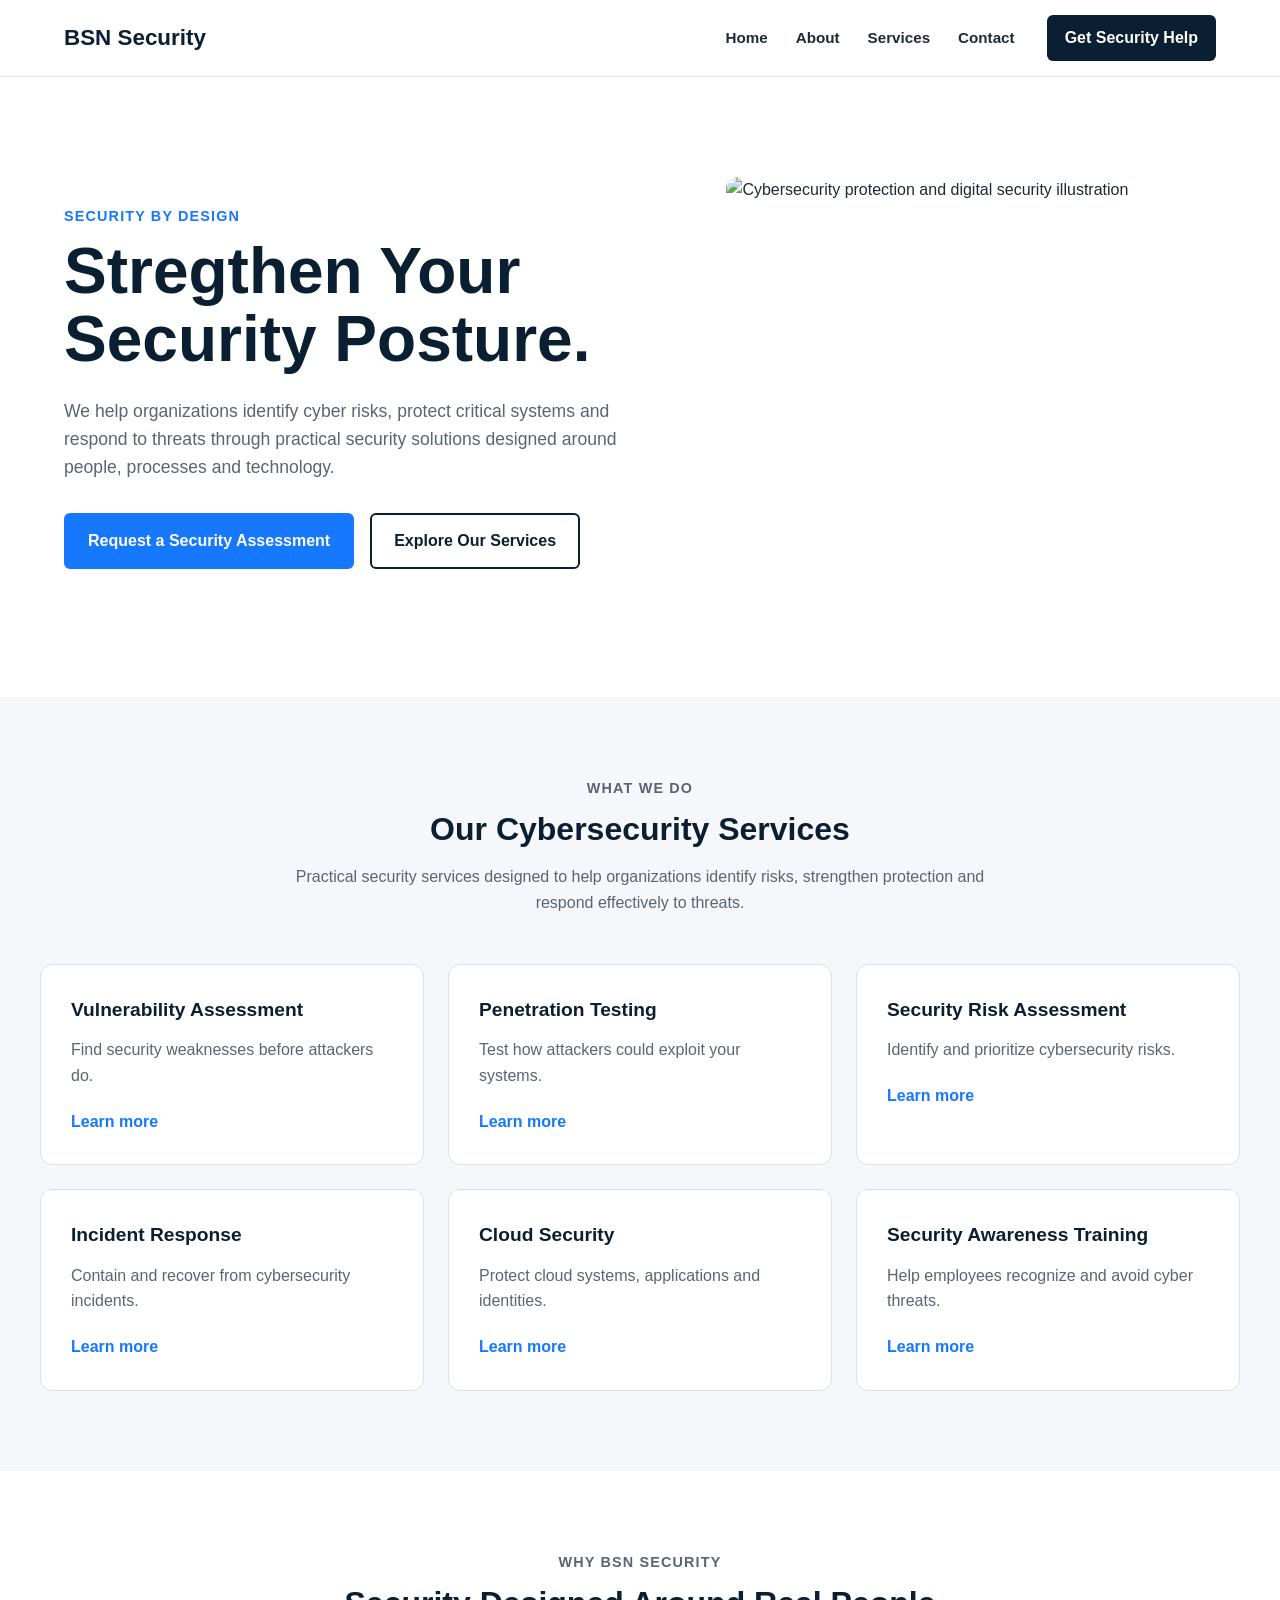
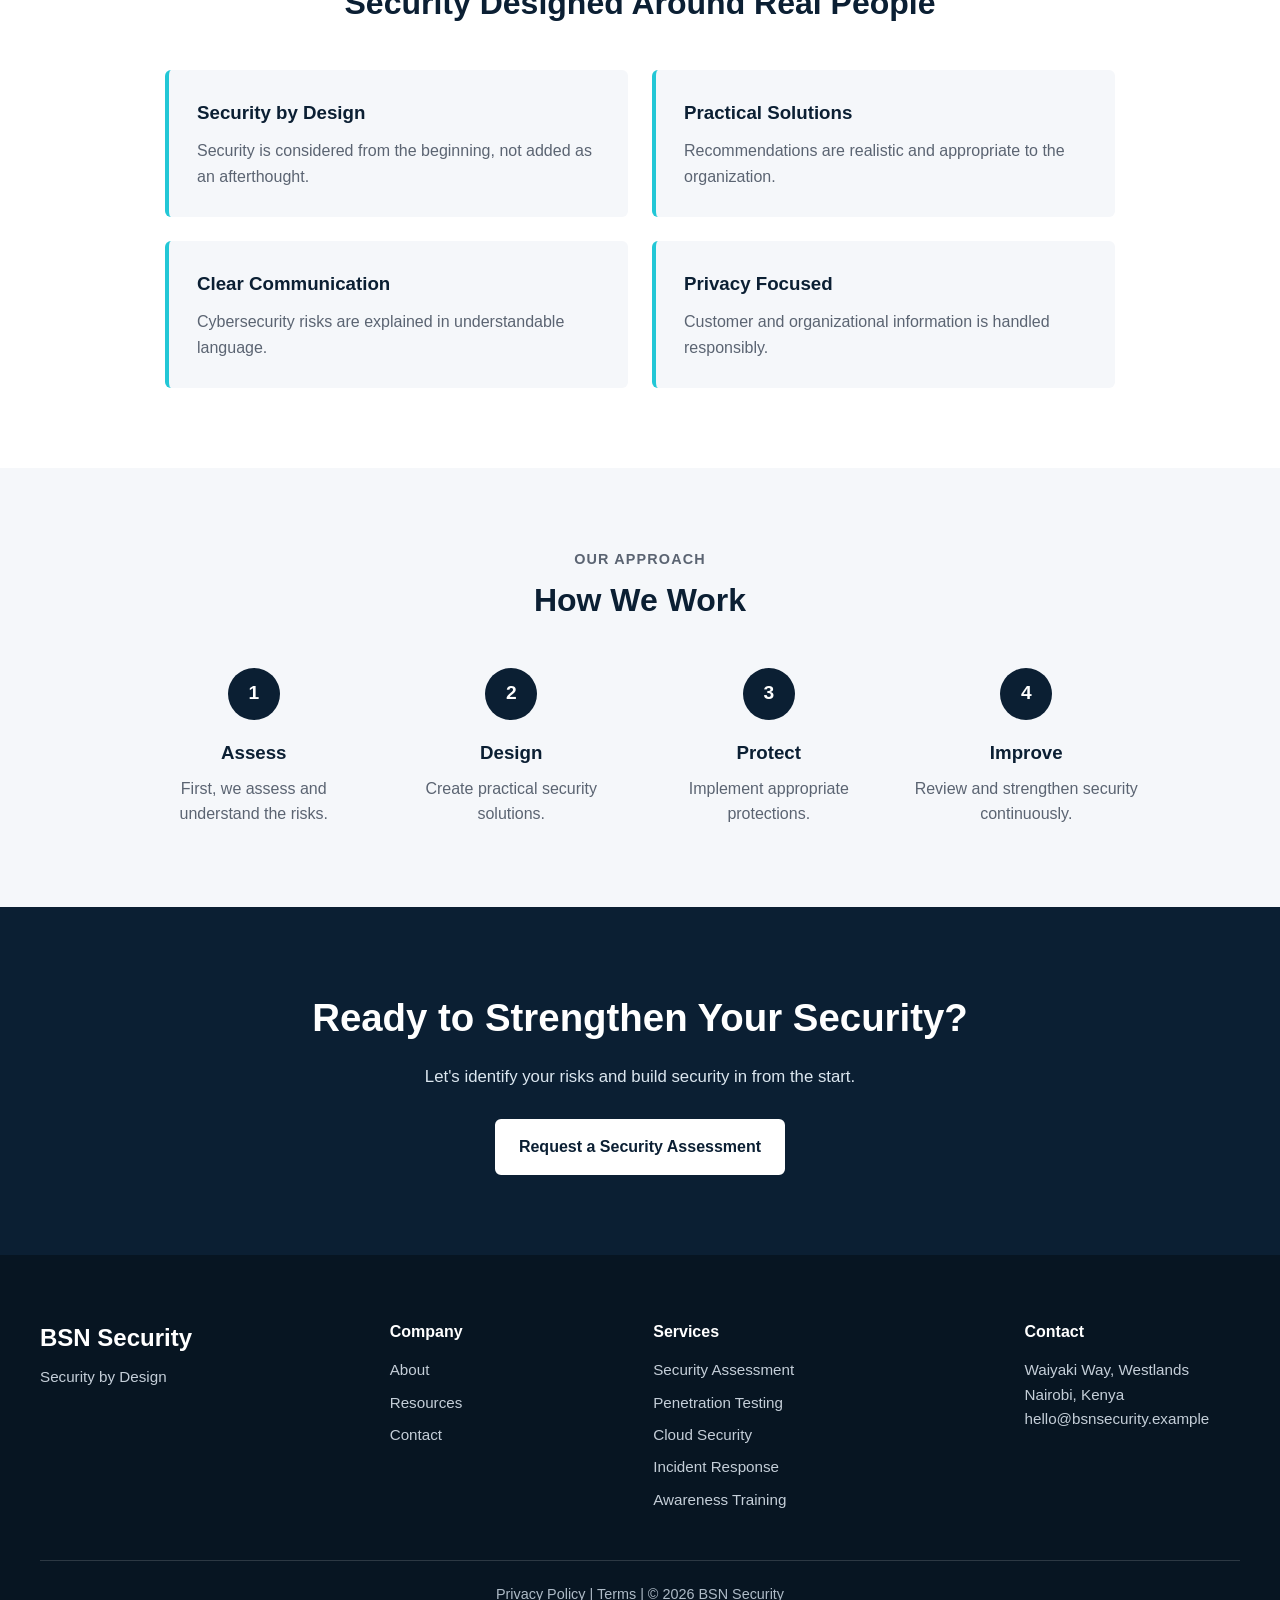
==== index.html @ 9e966ece "Update stylesheet link in index.html" ====
<!DOCTYPE html>
<html lang="en">
<head>
    <meta charset="UTF-8">
    <meta name="viewport" content="width=device-width, initial-scale=1.0">
    <title>BSN Security | Security by Design</title>
    <link rel="stylesheet" href="style.css">

</head>
<body>

    <header class="site-header">

        <nav class="navbar">

            <a href="index.html" class="logo">
                BSN Security
            </a>

            <button class="menu-toggle" type="button">
                ☰
            </button>

            <ul class="nav-links">
                <li><a href="index.html">Home</a></li>
                <li><a href="about.html">About</a></li>
                <li><a href="services.html">Services</a></li>
                <li><a href="contact.html">Contact</a></li>
            </ul>

            <a href="contact.html" class="nav-cta">
                Get Security Help
            </a>

        </nav>

    </header>

    <main>

    <section class="hero">

        <div class="hero-content">

            <p class="eyebrow">
                Security by Design
            </p>

            <h1>
                Stregthen Your Security Posture.
            </h1>

            <p class="hero-text">
                We help organizations identify cyber risks,
                protect critical systems and respond to threats
                through practical security solutions designed
                around people, processes and technology.
            </p>

            <div class="hero-actions">

                <a href="contact.html"
                   class="btn btn-primary">
                    Request a Security Assessment
                </a>

                <a href="services.html"
                   class="btn btn-secondary">
                    Explore Our Services
                </a>

            </div>

        </div>

        <div class="hero-visual">
                <img src="images/sbm-security.jpg" alt="Cybersecurity protection and digital 
                security illustration" class="hero-image">

        </div>

    </section>

    <section class="services-section">
    
        <div class="section-heading">
    
            <p class="eyebrow">
                What We Do
            </p>
    
            <h2>
                Our Cybersecurity Services
            </h2>
    
            <p>
                Practical security services designed to help
                organizations identify risks, strengthen protection
                and respond effectively to threats.
            </p>
    
        </div>
    
        <div class="service-grid">
    
            <article class="service-card">
    
                <h3>Vulnerability Assessment</h3>
    
                <p>
                    Find security weaknesses before attackers do.
                </p>
    
                <a href="services.html">
                    Learn more
                </a>
    
            </article>
    
            <article class="service-card">
    
                <h3>Penetration Testing</h3>
    
                <p>
                    Test how attackers could exploit your systems.
                </p>
    
                <a href="services.html">
                    Learn more
                </a>
    
            </article>
    
            <article class="service-card">
    
                <h3>Security Risk Assessment</h3>
    
                <p>
                    Identify and prioritize cybersecurity risks.
                </p>
    
                <a href="services.html">
                    Learn more
                </a>
    
            </article>
    
            <article class="service-card">
    
                <h3>Incident Response</h3>
    
                <p>
                    Contain and recover from cybersecurity incidents.
                </p>
    
                <a href="services.html">
                    Learn more
                </a>
    
            </article>
    
            <article class="service-card">
    
                <h3>Cloud Security</h3>
    
                <p>
                    Protect cloud systems, applications and identities.
                </p>
    
                <a href="services.html">
                    Learn more
                </a>
    
            </article>
    
            <article class="service-card">
    
                <h3>Security Awareness Training</h3>
    
                <p>
                    Help employees recognize and avoid cyber threats.
                </p>
    
                <a href="services.html">
                    Learn more
                </a>
    
            </article>
    
        </div>
    
    </section>

    <section class="why-section">
    
        <div class="section-heading">
    
            <p class="eyebrow">
                Why BSN Security
            </p>
    
            <h2>
                Security Designed Around Real People
            </h2>
    
        </div>
    
        <div class="why-grid">
    
            <article class="why-card">
    
                <h3>Security by Design</h3>
    
                <p>
                    Security is considered from the beginning,
                    not added as an afterthought.
                </p>
    
            </article>
    
            <article class="why-card">
    
                <h3>Practical Solutions</h3>
    
                <p>
                    Recommendations are realistic and appropriate
                    to the organization.
                </p>
    
            </article>
    
            <article class="why-card">
    
                <h3>Clear Communication</h3>
    
                <p>
                    Cybersecurity risks are explained in
                    understandable language.
                </p>
    
            </article>
    
            <article class="why-card">
    
                <h3>Privacy Focused</h3>
    
                <p>
                    Customer and organizational information
                    is handled responsibly.
                </p>
    
            </article>
    
        </div>
    
    </section>

    <section class="process-section">
    
        <div class="section-heading">
    
            <p class="eyebrow">
                Our Approach
            </p>
    
            <h2>
                How We Work
            </h2>
    
        </div>
    
        <div class="process-grid">
    
            <article class="process-step">
    
                <span class="step-number">1</span>
    
                <h3>Assess</h3>
    
                <p>
                    First, we assess and understand the risks.
                </p>
    
            </article>
    
            <article class="process-step">
    
                <span class="step-number">2</span>
    
                <h3>Design</h3>
    
                <p>
                    Create practical security solutions.
                </p>
    
            </article>
    
            <article class="process-step">
    
                <span class="step-number">3</span>
    
                <h3>Protect</h3>
    
                <p>
                    Implement appropriate protections.
                </p>
    
            </article>
    
            <article class="process-step">
    
                <span class="step-number">4</span>
    
                <h3>Improve</h3>
    
                <p>
                    Review and strengthen security continuously.
                </p>
    
            </article>
    
        </div>
    
    </section>

    <section class="cta-section">
    
        <div class="cta-content">
    
            <h2>
                Ready to Strengthen Your Security?
            </h2>
    
            <p>
                Let's identify your risks and build security
                in from the start.
            </p>
    
            <a href="contact.html" class="btn btn-light">
                Request a Security Assessment
            </a>
    
        </div>
    
    </section>

    </main>

    <footer class="site-footer">
    
        <div class="footer-grid">
    
            <div>
    
                <h2 class="footer-logo">
                    BSN Security
                </h2>
    
                <p>
                    Security by Design
                </p>
    
            </div>
    
            <div>
    
                <h3>Company</h3>
    
                <ul>
                    <li><a href="about.html">About</a></li>
                    <li><a href="services.html">Resources</a></li>
                    <li><a href="contact.html">Contact</a></li>
                </ul>
    
            </div>
    
            <div>
    
                <h3>Services</h3>
    
                <ul>
                    <li>Security Assessment</li>
                    <li>Penetration Testing</li>
                    <li>Cloud Security</li>
                    <li>Incident Response</li>
                    <li>Awareness Training</li>
                </ul>
    
            </div>
    
            <div>
    
                <h3>Contact</h3>
    
                <p>Waiyaki Way, Westlands</p>
                <p>Nairobi, Kenya</p>
    
                <p>
                    hello@bsnsecurity.example
                </p>
    
            </div>
    
        </div>
    
        <div class="footer-bottom">
    
            <p>
                Privacy Policy | Terms |
                &copy; 2026 BSN Security
            </p>
    
        </div>
    
    </footer>


</body>
</html>
---- style.css ----
/*reusable design variables*/
:root {
    --color-primary: #0b1f33;
    --color-brand: #1677ff;
    --color-accent: #22c7d6;

    --color-text: #1f2937;
    --color-muted: #5b6472;

    --color-light: #f5f7fa;
    --color-white: #ffffff;
    --color-border: #d9e0e7;

    --max-width: 1200px;

    --radius-small: 6px;
    --radius-medium: 12px;

    --shadow-soft: 0 8px 24px rgba(0, 0, 0, 0.08);
}

/*reset default settings*/
* {
    margin: 0;
    padding: 0;
    box-sizing: border-box;
}

html {
    scroll-behavior: smooth;
}

body {
    font-family: Arial, sans-serif;
    line-height: 1.6;
    color: #1f2937;
    background-color: #ffffff;
}

img {
    max-width: 100%;
    display: block;
}

a {
    text-decoration: none;
    color: inherit;
}

ul {
    list-style: none;
}

/*sections width and spacing*/
section {
    padding: 80px 24px;
}

.section-heading {
    max-width: 700px;
    margin: 0 auto 48px;
    text-align: center;
}

.section-heading h2 {
    font-size: 2rem;
    line-height: 1.2;
    margin-bottom: 16px;
    color: var(--color-primary);
}

.section-heading p {
    color: var(--color-muted);
}

.eyebrow {
    margin-bottom: 10px;
    color: var(--color-brand);
    font-size: 0.9rem;
    font-weight: 700;
    letter-spacing: 0.08em;
    text-transform: uppercase;
}

/*style the header*/
.site-header {
    background-color: var(--color-white);
    border-bottom: 1px solid var(--color-border);
    position: sticky;
    top: 0;
    z-index: 1000;
}

.navbar {
    max-width: var(--max-width);
    margin: 0 auto;
    min-height: 76px;
    padding: 0 24px;

    display: flex;
    align-items: center;
    justify-content: space-between;
    gap: 32px;
}

.logo {
    color: var(--color-primary);
    font-size: 1.4rem;
    font-weight: 800;
}

.nav-links {
    display: flex;
    align-items: center;
    gap: 28px;
    margin-left: auto;
}

.nav-links a {
    font-size: 0.95rem;
    font-weight: 600;
    color: var(--color-text);
    transition: color 0.2s ease;
}

.nav-links a:hover,
.nav-links a:focus {
    color: var(--color-brand);
}

.nav-cta {
    padding: 10px 18px;
    border-radius: var(--radius-small);
    background-color: var(--color-primary);
    color: var(--color-white);
    font-weight: 700;
    transition: background-color 0.2s ease,
                transform 0.2s ease;
}

.nav-cta:hover,
.nav-cta:focus {
    background-color: var(--color-brand);
    transform: translateY(-1px);
}

/*style buttons*/
.btn {
    display: inline-block;
    padding: 13px 22px;
    border-radius: var(--radius-small);
    font-weight: 700;
    transition: background-color 0.2s ease,
                color 0.2s ease,
                border-color 0.2s ease,
                transform 0.2s ease;
}

.btn:hover,
.btn:focus {
    transform: translateY(-2px);
}

.btn-primary {
    background-color: var(--color-brand);
    color: var(--color-white);
    border: 2px solid var(--color-brand);
}

.btn-primary:hover,
.btn-primary:focus {
    background-color: #0d63dc;
    border-color: #0d63dc;
}

.btn-secondary {
    background-color: transparent;
    color: var(--color-primary);
    border: 2px solid var(--color-primary);
}

.btn-secondary:hover,
.btn-secondary:focus {
    background-color: var(--color-primary);
    color: var(--color-white);
}

.btn-light {
    background-color: var(--color-white);
    color: var(--color-primary);
    border: 2px solid var(--color-white);
}

.btn-light:hover,
.btn-light:focus {
    background-color: transparent;
    color: var(--color-white);
}

/*stype hero section*/
.hero {
    max-width: var(--max-width);
    margin: 0 auto;
    min-height: 620px;

    display: grid;
    grid-template-columns: 1.1fr 0.9fr;
    align-items: center;
    gap: 64px;
}

.hero-content h1 {
    max-width: 700px;
    margin-bottom: 24px;

    color: var(--color-primary);
    font-size: clamp(2.8rem, 5vw, 4.5rem);
    line-height: 1.05;
}

.hero-text {
    max-width: 620px;
    margin-bottom: 32px;

    color: var(--color-muted);
    font-size: 1.1rem;
}

.hero-actions {
    display: flex;
    flex-wrap: wrap;
    gap: 16px;
}

/*style image placeholder*/
.hero-visual {
    display: flex;
    justify-content: center;
    align-items: center;
}

.image-placeholder {
    width: 100%;
    min-height: 380px;

    display: flex;
    align-items: center;
    justify-content: center;

    border-radius: var(--radius-medium);
    background-color: var(--color-light);
    border: 1px solid var(--color-border);

    color: var(--color-muted);
    font-weight: 600;
}

/*style services section*/
.services-section {
    background-color: var(--color-light);
}

.service-grid {
    max-width: var(--max-width);
    margin: 0 auto;

    display: grid;
    grid-template-columns: repeat(3, 1fr);
    gap: 24px;
}

.service-card {
    padding: 30px;
    border-radius: var(--radius-medium);
    border: 1px solid var(--color-border);
    background-color: var(--color-white);

    transition: transform 0.2s ease,
                box-shadow 0.2s ease,
                border-color 0.2s ease;
}

.service-card:hover {
    transform: translateY(-4px);
    box-shadow: var(--shadow-soft);
    border-color: var(--color-brand);
}

.service-card h3 {
    margin-bottom: 12px;
    color: var(--color-primary);
    font-size: 1.2rem;
}

.service-card p {
    margin-bottom: 20px;
    color: var(--color-muted);
}

.service-card a {
    color: var(--color-brand);
    font-weight: 700;
}

/*style the why section*/
.why-grid {
    max-width: 950px;
    margin: 0 auto;

    display: grid;
    grid-template-columns: repeat(2, 1fr);
    gap: 24px;
}

.why-card {
    padding: 28px;
    border-left: 4px solid var(--color-accent);
    border-radius: var(--radius-small);
    background-color: var(--color-light);
}

.why-card h3 {
    margin-bottom: 10px;
    color: var(--color-primary);
}

.why-card p {
    color: var(--color-muted);
}

/*style process section*/
.process-section {
    background-color: var(--color-light);
}

.process-grid {
    max-width: 1000px;
    margin: 0 auto;

    display: grid;
    grid-template-columns: repeat(4, 1fr);
    gap: 30px;
}

.process-step {
    text-align: center;
}

.step-number {
    width: 52px;
    height: 52px;
    margin: 0 auto 18px;

    display: flex;
    align-items: center;
    justify-content: center;

    border-radius: 50%;
    background-color: var(--color-primary);
    color: var(--color-white);

    font-size: 1.2rem;
    font-weight: 800;
}

.process-step h3 {
    margin-bottom: 8px;
    color: var(--color-primary);
}

.process-step p {
    color: var(--color-muted);
}

/*style the cta secion*/
.cta-section {
    background-color: var(--color-primary);
    color: var(--color-white);
    text-align: center;
}

.cta-content {
    max-width: 750px;
    margin: 0 auto;
}

.cta-content h2 {
    margin-bottom: 16px;
    font-size: 2.4rem;
}

.cta-content p {
    margin-bottom: 28px;
    color: #dbe6ef;
    font-size: 1.05rem;
}

/*style the footer section*/
.site-footer {
    padding: 64px 24px 24px;
    background-color: #071522;
    color: var(--color-white);
}

.footer-grid {
    max-width: var(--max-width);
    margin: 0 auto;

    display: grid;
    grid-template-columns: 1.4fr 1fr 1.5fr 1fr;
    gap: 48px;
}

.footer-logo {
    margin-bottom: 8px;
    font-size: 1.5rem;
}

.footer-grid h3 {
    margin-bottom: 14px;
    font-size: 1rem;
}

.footer-grid p,
.footer-grid li,
.footer-grid a {
    color: #c4ced8;
    font-size: 0.95rem;
}

.footer-grid li {
    margin-bottom: 8px;
}

.footer-grid a:hover,
.footer-grid a:focus {
    color: var(--color-accent);
}

.footer-bottom {
    max-width: var(--max-width);
    margin: 40px auto 0;
    padding-top: 22px;

    border-top: 1px solid rgba(255, 255, 255, 0.15);
    text-align: center;
}

.footer-bottom p {
    color: #aebbc7;
    font-size: 0.9rem;
}

/*visible keyboard focus*/
a:focus-visible,
button:focus-visible,
input:focus-visible,
select:focus-visible,
textarea:focus-visible {
    outline: 3px solid var(--color-accent);
    outline-offset: 3px;
}

/*mobile menu toggle*/

.menu-toggle {
    display: none;

    border: 0;
    background: transparent;

    color: var(--color-primary);
    font-size: 1.6rem;
    cursor: pointer;
}

/*responsive design - tablet*/
@media (max-width: 1024px) {

    section {
        padding: 64px 24px;
    }

    .navbar {
        gap: 20px;
    }

    .nav-links {
        gap: 18px;
    }

    .hero {
        grid-template-columns: 1fr 1fr;
        gap: 40px;
        min-height: auto;
    }

    .hero-content h1 {
        font-size: 3.2rem;
    }

    .service-grid {
        grid-template-columns: repeat(2, 1fr);
    }

    .footer-grid {
        grid-template-columns: repeat(2, 1fr);
    }

}

/*responsive design - mobile*/
@media (max-width: 768px) {

    section {
        padding: 56px 20px;
    }

    /* Navigation */

    .navbar {
        min-height: 68px;
        padding: 0 20px;
    }

    .nav-links {
        display: none;
    }

    .nav-cta {
        display: none;
    }

    /* Hero */

    .hero {
        grid-template-columns: 1fr;
        gap: 36px;
        min-height: auto;
        text-align: center;
    }

    .hero-content {
        max-width: 650px;
        margin: 0 auto;
    }

    .hero-content h1 {
        font-size: 2.4rem;
    }

    .hero-text {
        margin-left: auto;
        margin-right: auto;
    }

    .hero-actions {
        justify-content: center;
        flex-direction: column;
    }

    .hero-actions .btn {
        width: 100%;
        max-width: 320px;
        margin: 0 auto;
        text-align: center;
    }

    .hero-visual {
        order: 2;
    }

    .image-placeholder {
        min-height: 260px;
    }

    /* Services */

    .service-grid {
        grid-template-columns: 1fr;
    }

    /* Why Sbm*/

    .why-grid {
        grid-template-columns: 1fr;
    }

    /* Process */

    .process-grid {
        grid-template-columns: 1fr;
        gap: 40px;
        max-width: 420px;
    }

    /* CTA */

    .cta-content h2 {
        font-size: 2rem;
    }

    /* Footer */

    .footer-grid {
        grid-template-columns: 1fr;
        gap: 32px;
        text-align: center;
    }

    .menu-toggle {
        display: block;
        margin-left: auto;
    }

}


/*process section - mobile */
@media (max-width: 768px) {

    .process-step {
        position: relative;
        padding-bottom: 20px;
    }

    .process-step:not(:last-child)::after {
        content: "↓";
        position: absolute;
        left: 50%;
        bottom: -20px;
        transform: translateX(-50%);
        color: var(--color-brand);
        font-size: 1.8rem;
        font-weight: 700;
    }

}

/*responsive headings*/
@media (max-width: 768px) {

    .section-heading h2 {
        font-size: 1.75rem;
    }

    .eyebrow {
        font-size: 0.8rem;
    }

}

/*responsive - small phones*/
@media (max-width: 480px) {

    section {
        padding: 48px 16px;
    }

    .navbar {
        padding: 0 16px;
    }

    .hero-content h1 {
        font-size: 2rem;
    }

    .hero-text {
        font-size: 1rem;
    }

    .service-card,
    .why-card {
        padding: 22px;
    }

    .cta-content h2 {
        font-size: 1.7rem;
    }

}

/*style contact page*/

.page-hero {
    padding: 96px 24px 72px;
    background-color: var(--color-light);
    text-align: center;
}

.page-hero-content {
    max-width: 800px;
    margin: 0 auto;
}

.page-hero h1 {
    margin-bottom: 20px;
    color: var(--color-primary);
    font-size: clamp(2.4rem, 5vw, 4rem);
    line-height: 1.1;
}

.page-hero p:last-child {
    max-width: 700px;
    margin: 0 auto;
    color: var(--color-muted);
    font-size: 1.05rem;
}


.contact-section {
    background-color: var(--color-white);
}

.contact-layout {
    max-width: var(--max-width);
    margin: 0 auto;

    display: grid;
    grid-template-columns: 0.85fr 1.15fr;
    gap: 72px;
    align-items: start;
}

.contact-info h2 {
    margin-bottom: 18px;
    color: var(--color-primary);
    font-size: 2rem;
}

.contact-info > p {
    margin-bottom: 32px;
    color: var(--color-muted);
}

.contact-detail {
    margin-bottom: 28px;
}

.contact-detail h3 {
    margin-bottom: 5px;
    color: var(--color-primary);
    font-size: 1rem;
}

.contact-detail p {
    color: var(--color-muted);
}

/*urgent panel*/
.incident-box {
    margin-top: 40px;
    padding: 28px;

    border-left: 4px solid var(--color-brand);
    border-radius: var(--radius-medium);
    background-color: var(--color-light);
}

.incident-box h3 {
    margin-bottom: 10px;
    color: var(--color-primary);
}

.incident-box p {
    margin-bottom: 20px;
    color: var(--color-muted);
}

/*contact form*/
.contact-form-wrapper {
    padding: 36px;

    border: 1px solid var(--color-border);
    border-radius: var(--radius-medium);
    background-color: var(--color-light);
}

.contact-form-wrapper h2 {
    margin-bottom: 8px;
    color: var(--color-primary);
}

.form-intro {
    margin-bottom: 28px;
    color: var(--color-muted);
}

.form-group {
    margin-bottom: 22px;
}

.form-group label {
    display: block;
    margin-bottom: 8px;

    color: var(--color-primary);
    font-weight: 700;
}

.form-group input,
.form-group select,
.form-group textarea {
    width: 100%;
    padding: 13px 14px;

    border: 1px solid var(--color-border);
    border-radius: var(--radius-small);
    background-color: var(--color-white);

    color: var(--color-text);
    font: inherit;
}

.form-group textarea {
    resize: vertical;
    min-height: 150px;
}

.form-group input:focus,
.form-group select:focus,
.form-group textarea:focus {
    border-color: var(--color-brand);
}

/*privacy warning*/
.privacy-notice {
    margin-bottom: 24px;
    padding: 16px;

    border-radius: var(--radius-small);
    background-color: #eef7ff;
    border: 1px solid #c9e2ff;
}

.privacy-notice strong {
    display: block;
    margin-bottom: 4px;
    color: var(--color-primary);
}

.privacy-notice p {
    color: var(--color-muted);
    font-size: 0.92rem;
}

/*responsive contact page*/
@media (max-width: 768px) {
    .contact-layout {
    grid-template-columns: 1fr;
    gap: 40px;
}

.contact-form-wrapper {
    padding: 24px;
}

.contact-info {
    text-align: left;
}

.incident-box {
    margin-top: 28px;
}
}

/*format about page*/
.page-hero {
    padding: 96px 24px 72px;
    background-color: var(--color-light);
    text-align: center;
}

.page-hero-content {
    max-width: 800px;
    margin: 0 auto;
}

.page-hero h1 {
    margin-bottom: 20px;
    color: var(--color-primary);
    font-size: clamp(2.4rem, 5vw, 4rem);
    line-height: 1.1;
}

.page-hero p:last-child {
    max-width: 700px;
    margin: 0 auto;
    color: var(--color-muted);
    font-size: 1.05rem;
}


/*css improvement show current page*/
.nav-links a.active {
    color: var(--color-brand);
}

.nav-links a.active::after {
    content: "";
    display: block;

    width: 100%;
    height: 2px;
    margin-top: 4px;

    background-color: var(--color-brand);
}

/*hero image*/
.hero-image {
    width: 100%;
    height: auto;
    display: block;

    border-radius: var(--radius-medium);
    object-fit: cover;
}

.hero-visual {
    display: flex;
    justify-content: center;
    align-items: center;

    width: 100%;
}

.hero-image {
    width: 100%;
    height: 420px;

    display: block;
    object-fit: cover;

    border-radius: var(--radius-medium);
}

@media (max-width: 768px) {

    .hero-image {
        height: 280px;
    }

}
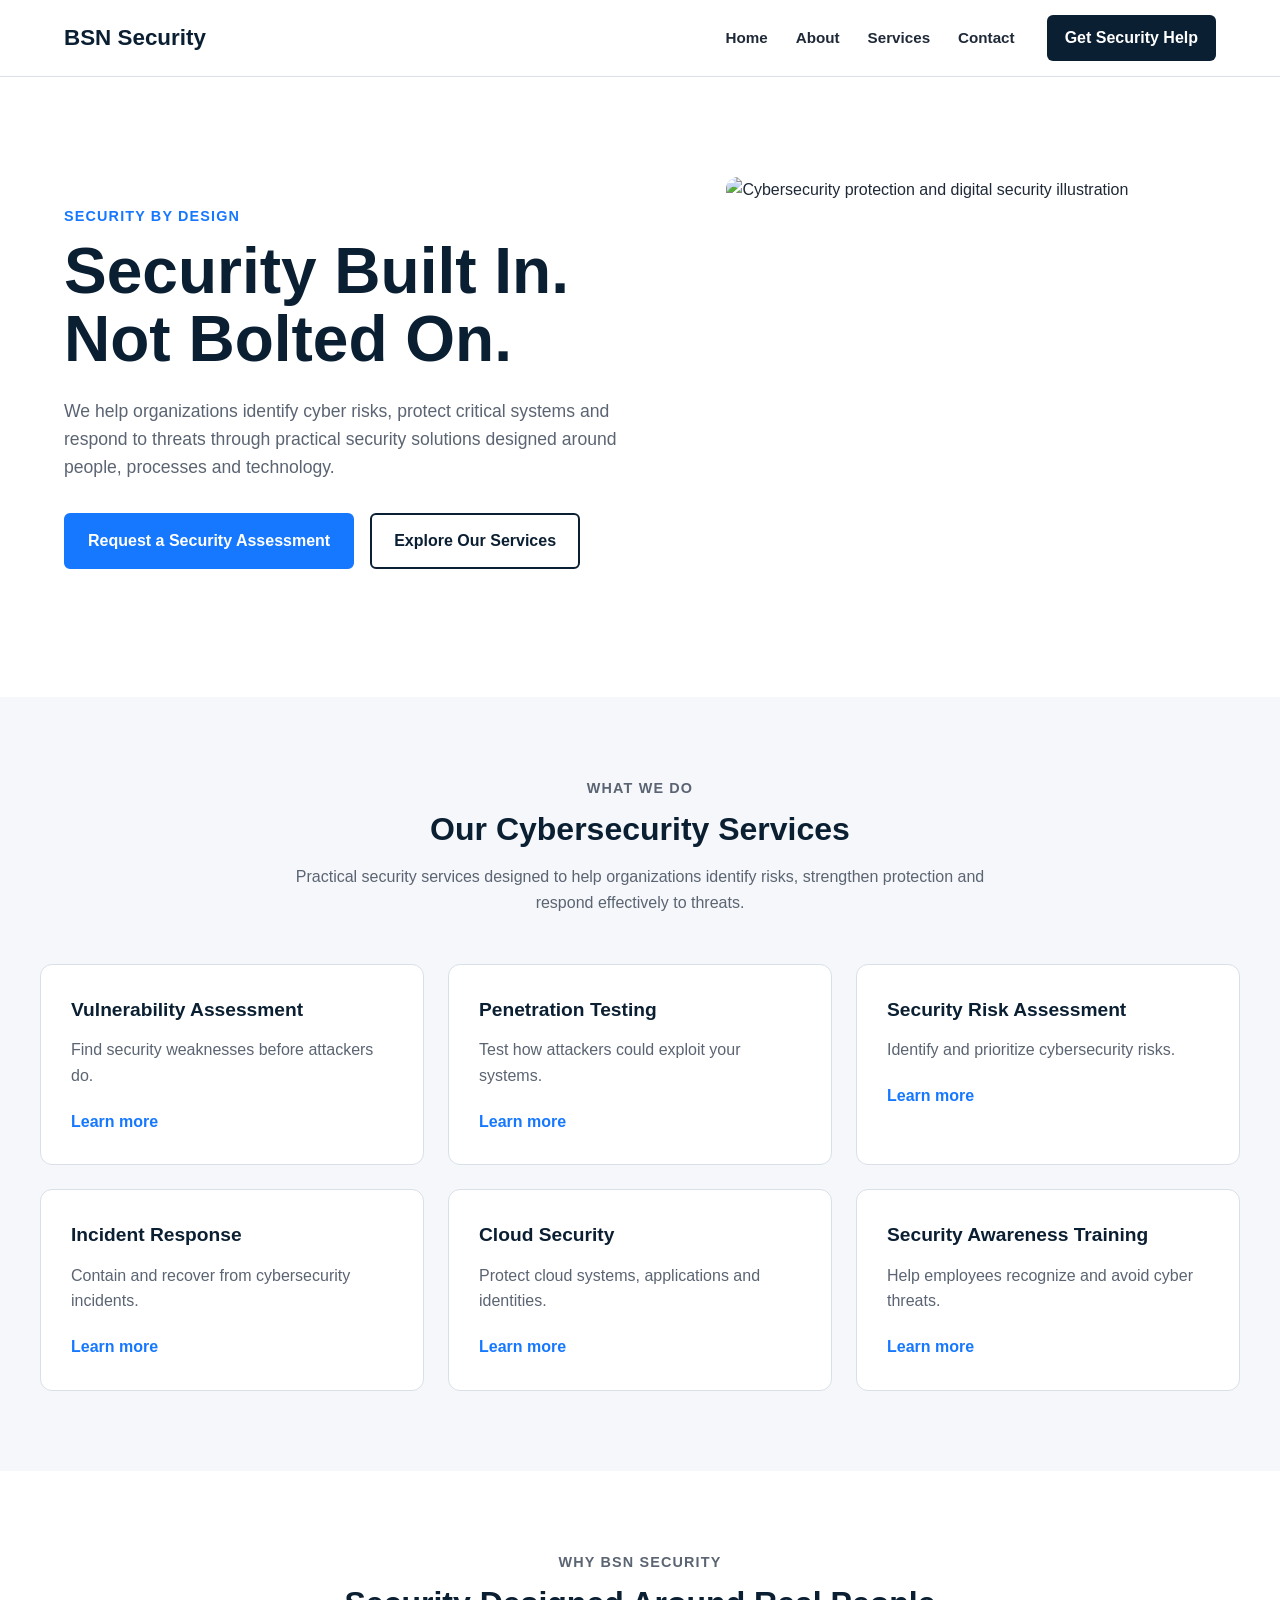
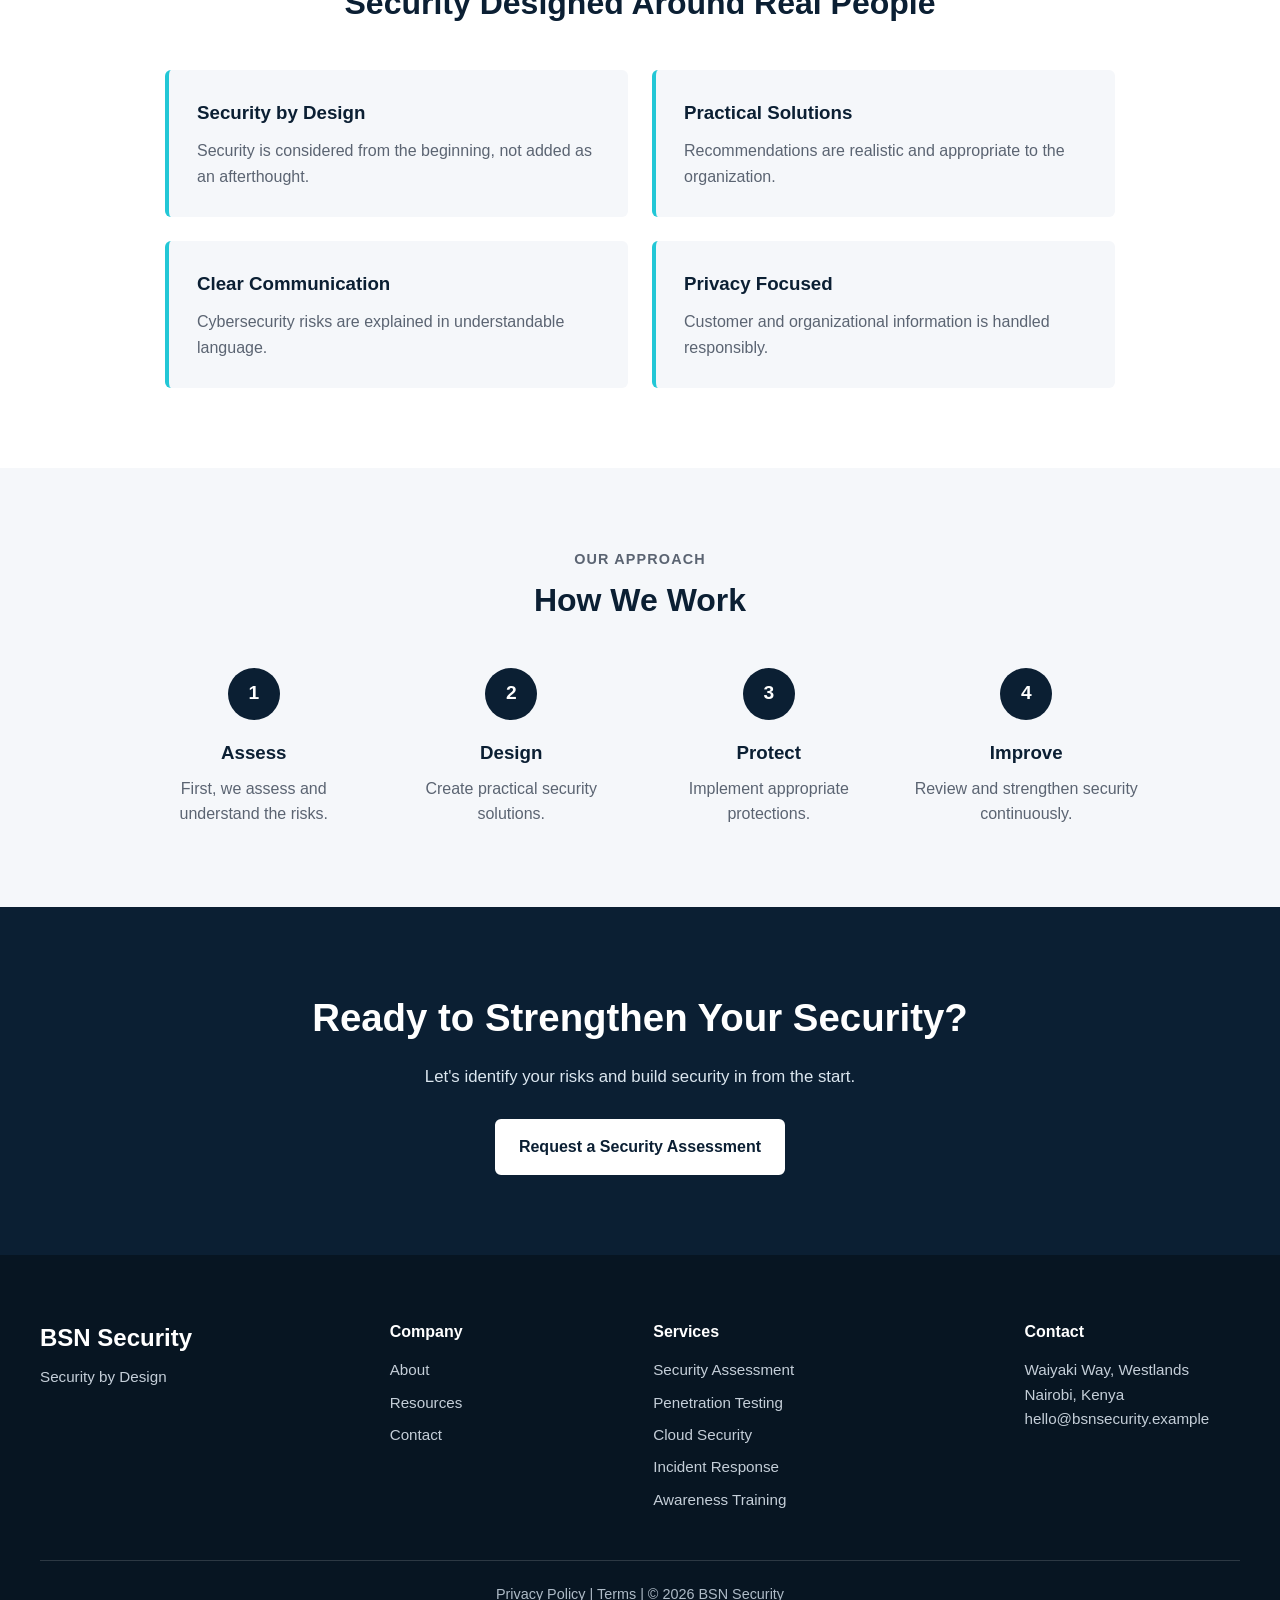
==== commit e6c898ee: "update html" ====
--- a/index.html
+++ b/index.html
@@ -24,7 +24,7 @@
             <ul class="nav-links">
                 <li><a href="index.html">Home</a></li>
                 <li><a href="about.html">About</a></li>
-                <li><a href="services.html">Services</a></li>
+                <li><a href="#services-section">Services</a></li>
                 <li><a href="contact.html">Contact</a></li>
             </ul>
 
@@ -47,7 +47,7 @@
             </p>
 
             <h1>
-                Stregthen Your Security Posture.
+                Security Built In. Not Bolted On.
             </h1>
 
             <p class="hero-text">
@@ -81,7 +81,7 @@
 
     </section>
 
-    <section class="services-section">
+    <section class="services-section" id="services-section">
     
         <div class="section-heading">
     
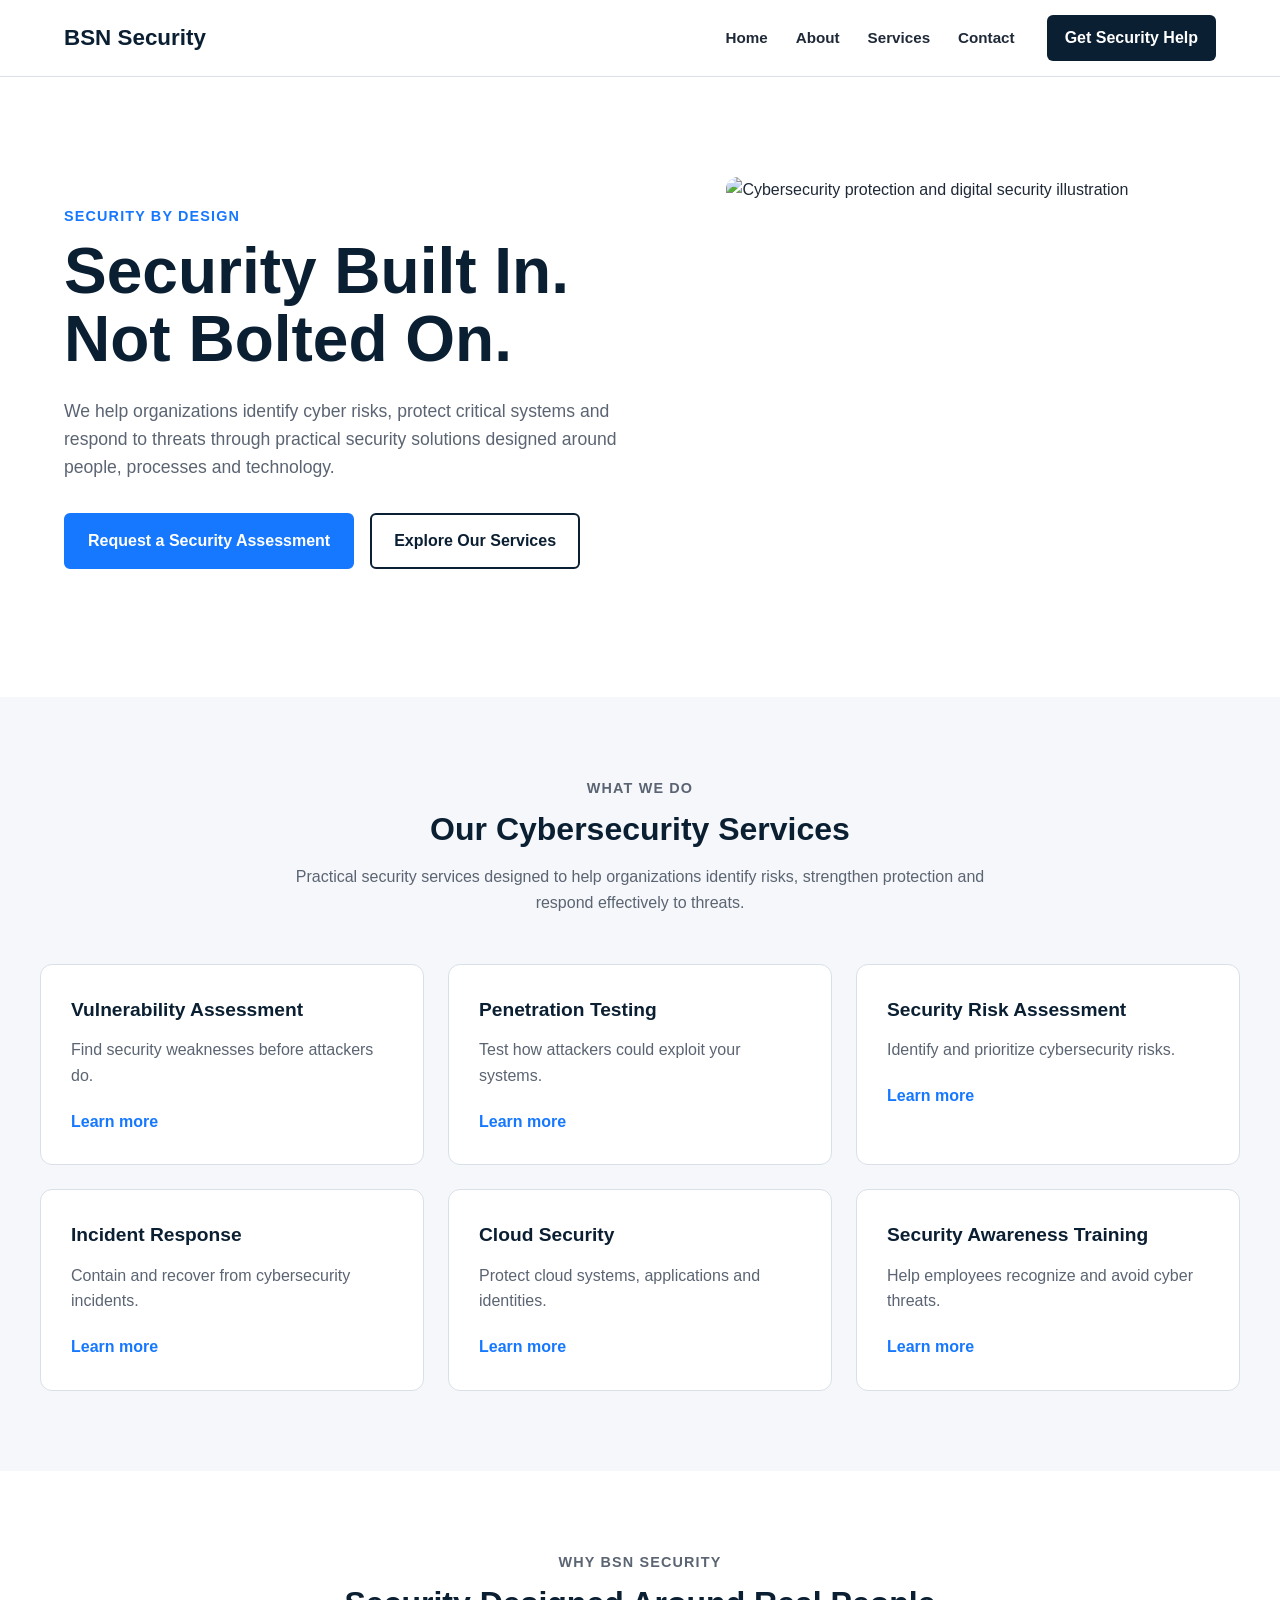
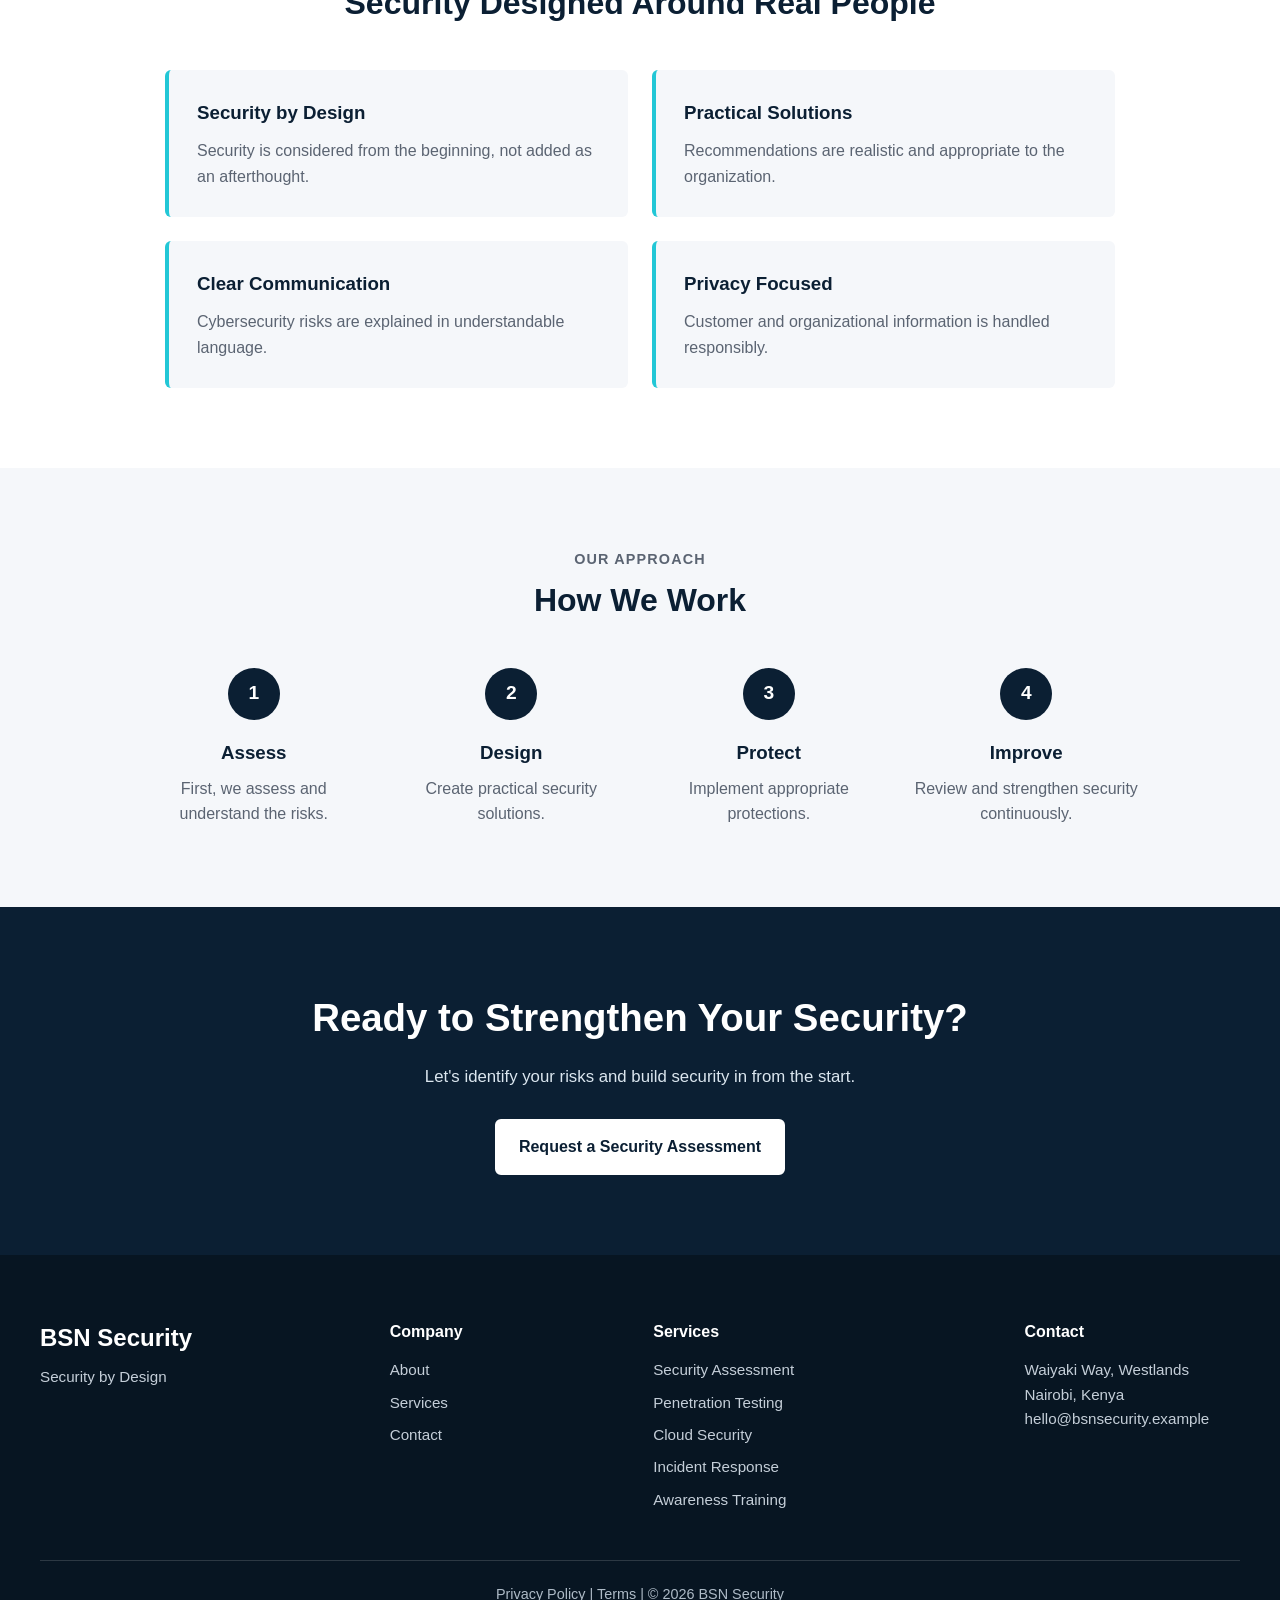
==== commit ad44a476: "Update index.html" ====
--- a/index.html
+++ b/index.html
@@ -23,7 +23,7 @@
 
             <ul class="nav-links">
                 <li><a href="index.html">Home</a></li>
-                <li><a href="about.html">About</a></li>
+                <li><a href="#hero-text">About</a></li>
                 <li><a href="#services-section">Services</a></li>
                 <li><a href="contact.html">Contact</a></li>
             </ul>
@@ -50,7 +50,7 @@
                 Security Built In. Not Bolted On.
             </h1>
 
-            <p class="hero-text">
+            <p class="hero-text" id="hero-text">
                 We help organizations identify cyber risks,
                 protect critical systems and respond to threats
                 through practical security solutions designed
@@ -367,8 +367,8 @@
                 <h3>Company</h3>
     
                 <ul>
-                    <li><a href="about.html">About</a></li>
-                    <li><a href="services.html">Resources</a></li>
+                    <li><a href="/index.html#hero-text">About</a></li>
+                    <li><a href="/index.html#services-section">Services</a></li>
                     <li><a href="contact.html">Contact</a></li>
                 </ul>
     
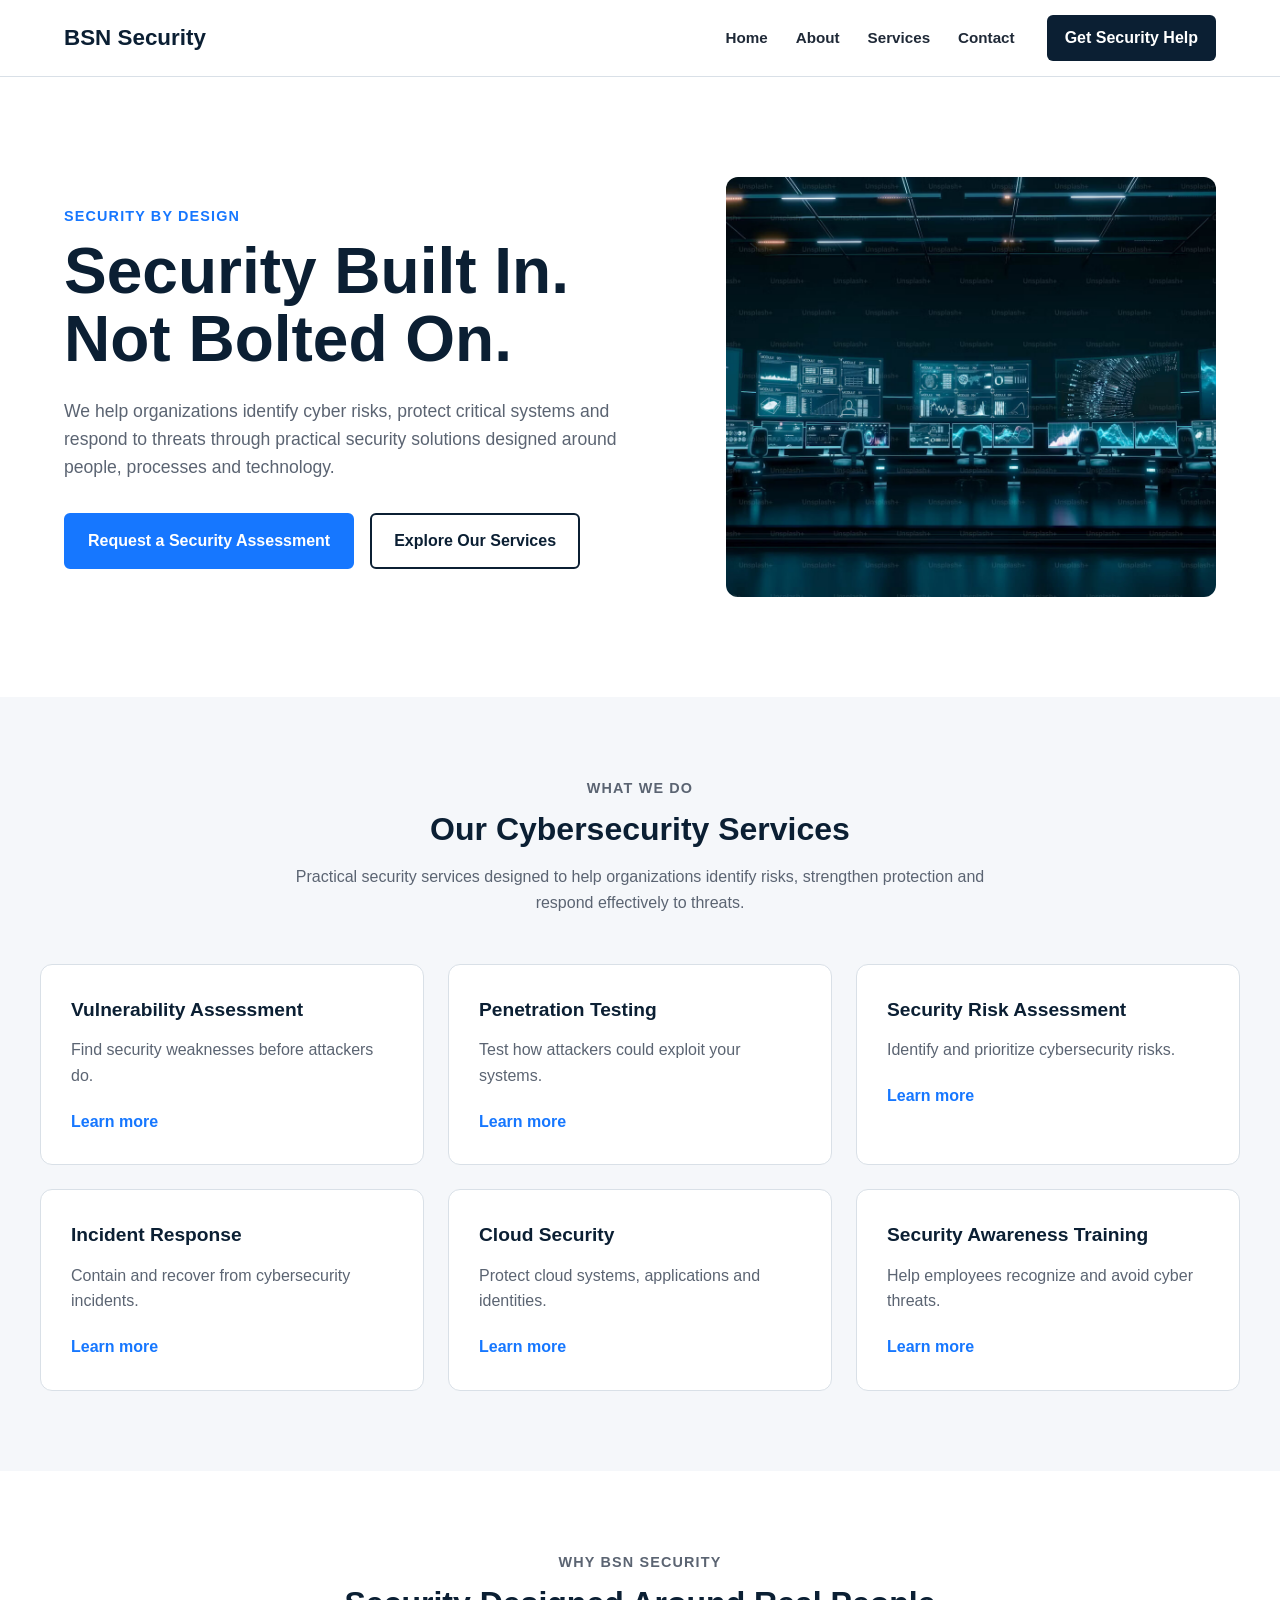
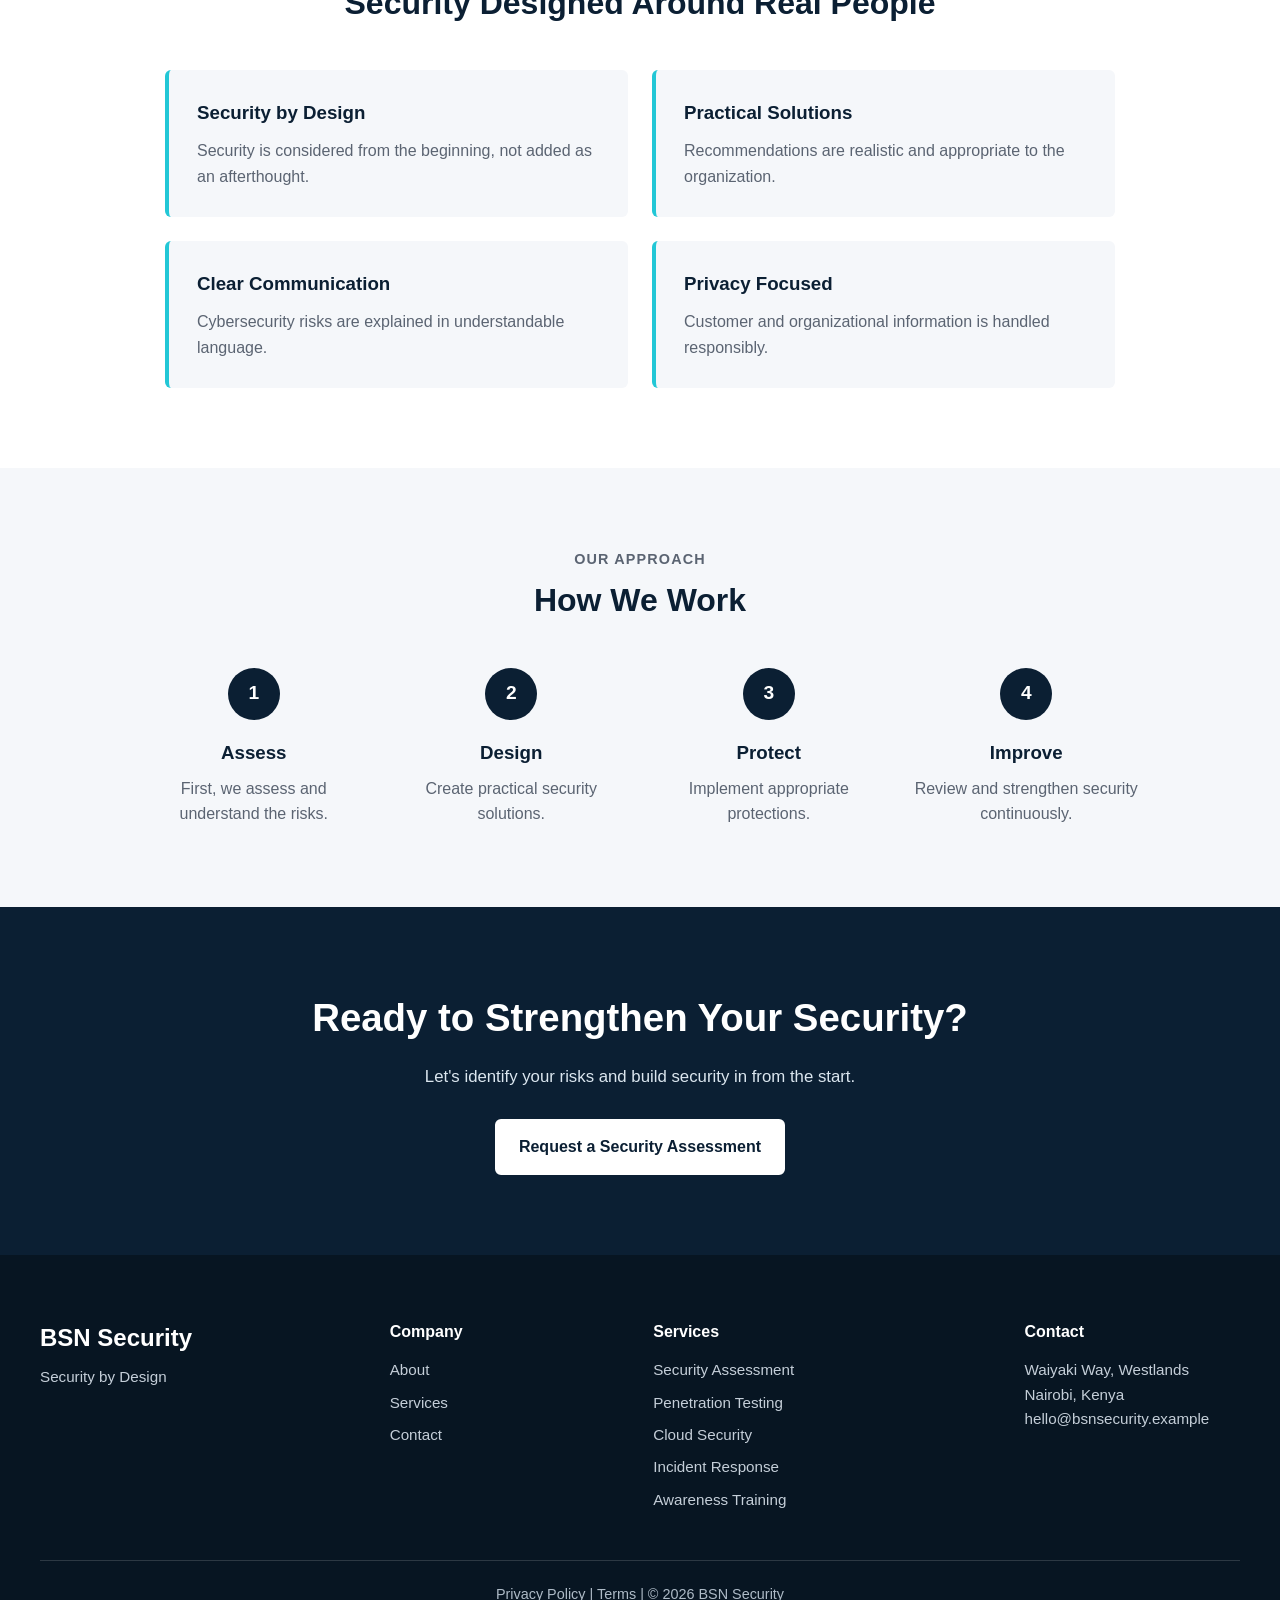
==== commit 4dcbd9da: "Update image source and navigation links in index.html" ====
--- a/index.html
+++ b/index.html
@@ -74,7 +74,7 @@
         </div>
 
         <div class="hero-visual">
-                <img src="images/sbm-security.jpg" alt="Cybersecurity protection and digital 
+                <img src="bsn-security.jpg" alt="Cybersecurity protection and digital 
                 security illustration" class="hero-image">
 
         </div>
@@ -367,8 +367,8 @@
                 <h3>Company</h3>
     
                 <ul>
-                    <li><a href="/index.html#hero-text">About</a></li>
-                    <li><a href="/index.html#services-section">Services</a></li>
+                    <li><a href="#hero-text">About</a></li>
+                    <li><a href="#services-section">Services</a></li>
                     <li><a href="contact.html">Contact</a></li>
                 </ul>
     
